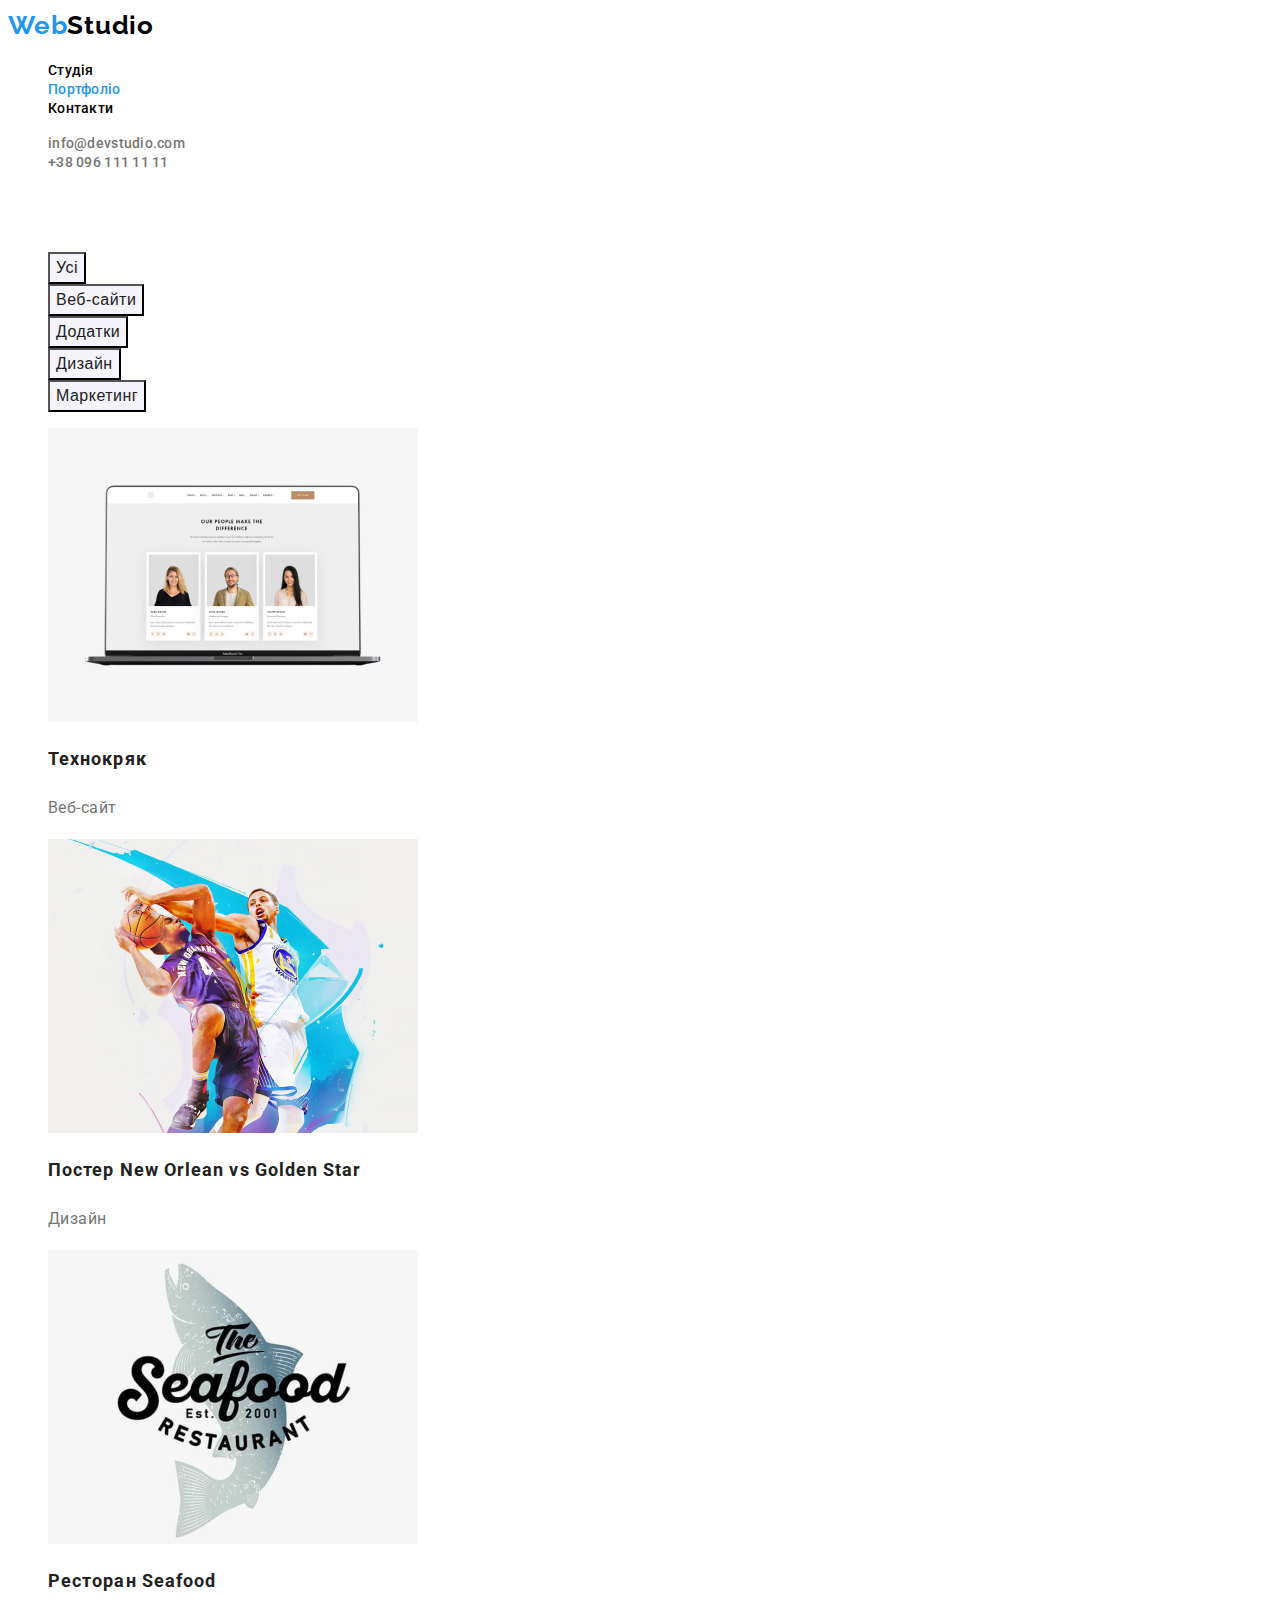
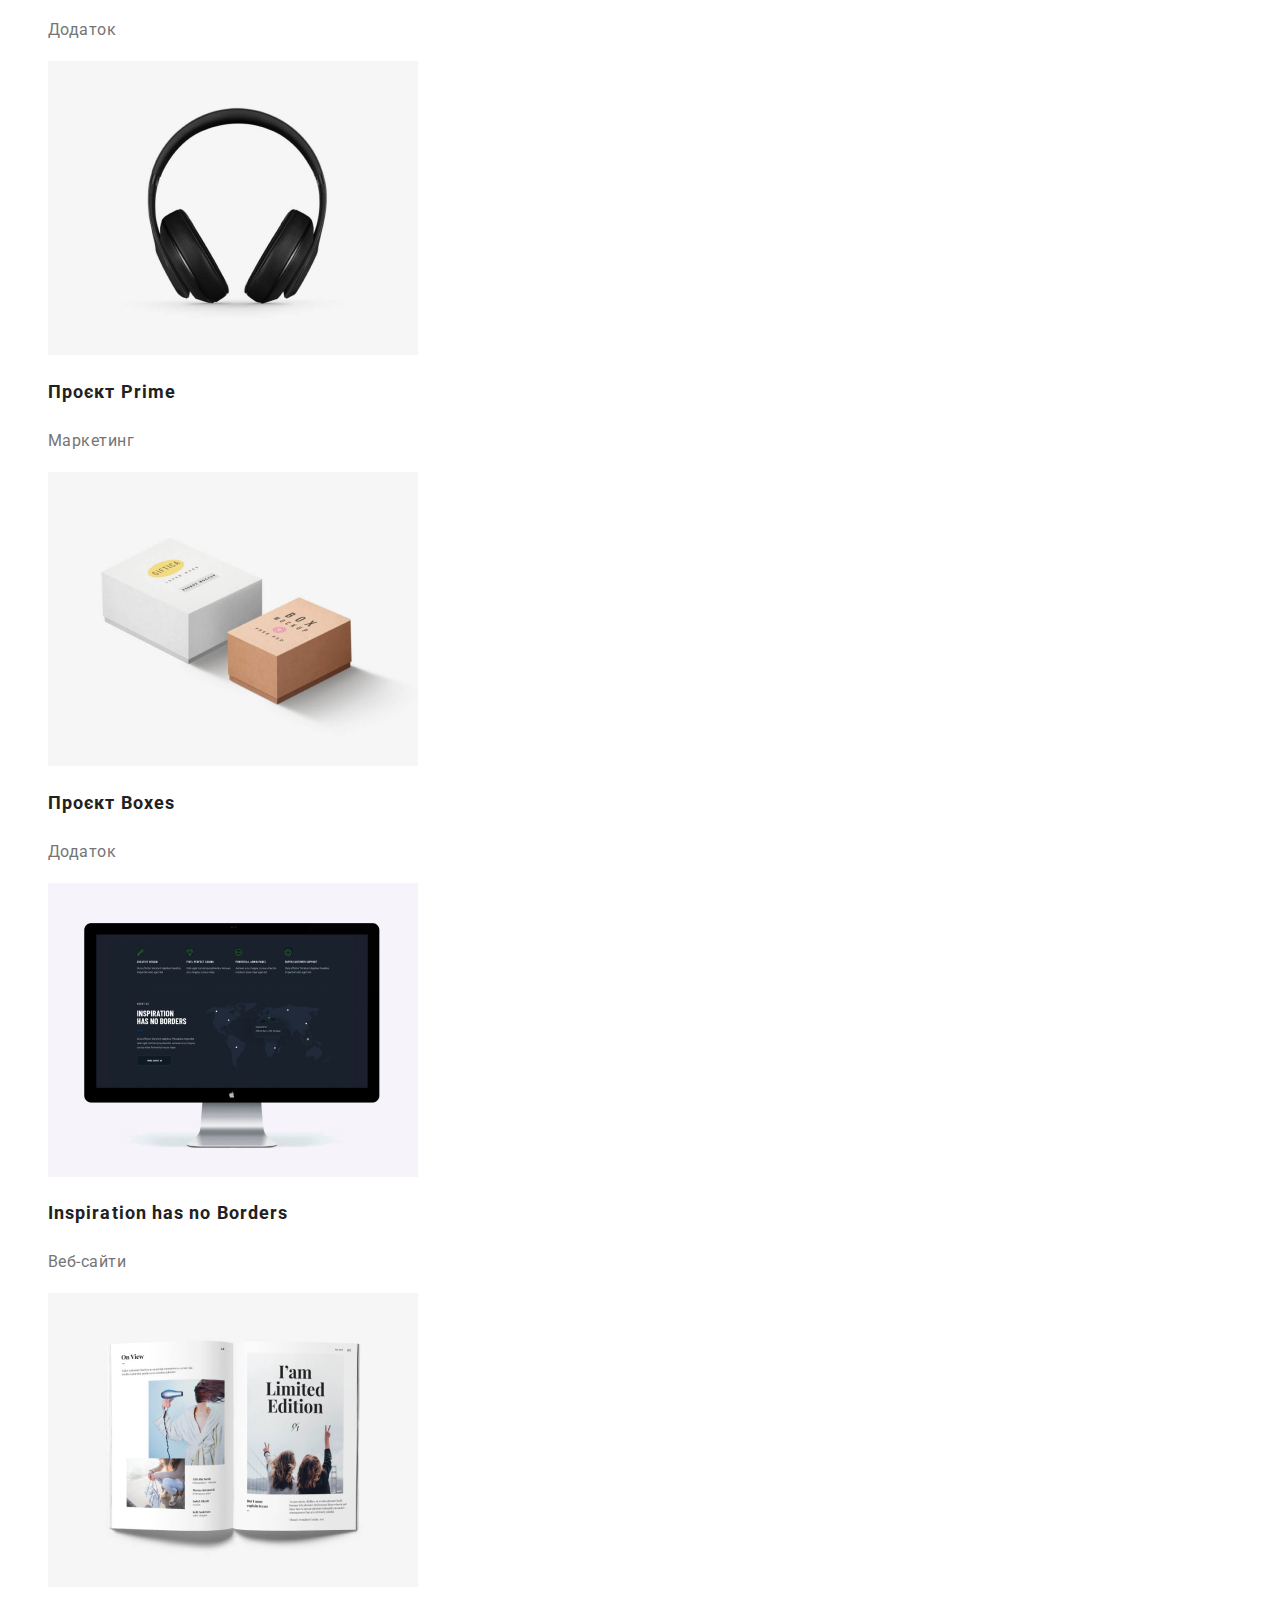
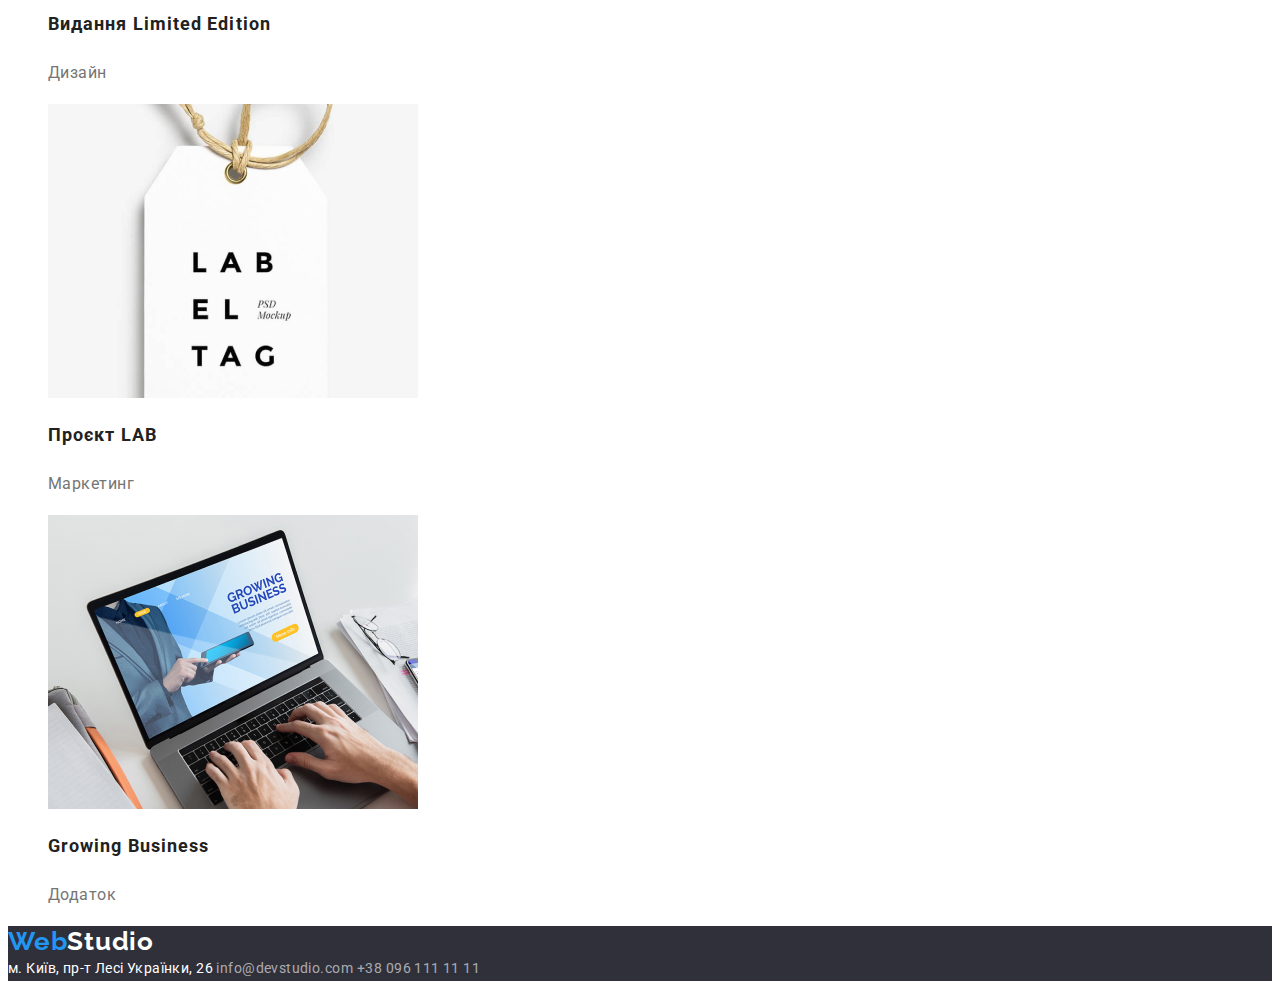
==== portfolio.html @ 03cd0280 "Початок" ====
<!DOCTYPE html>
<html lang="en">
  <head>
    <meta charset="UTF-8" />
    <meta http-equiv="X-UA-Compatible" content="IE=edge" />
    <meta name="viewport" content="width=device-width, initial-scale=1.0" />
    <link rel="preconnect" href="https://fonts.googleapis.com" />
    <link rel="preconnect" href="https://fonts.gstatic.com" crossorigin />
    <link
      href="https://fonts.googleapis.com/css2?family=Raleway:wght@700&family=Roboto:wght@400;500;700;900&display=swap"
      rel="stylesheet"
    />
    <title>Web Studio</title>
    <link rel="stylesheet" href="./css/styles.css" />
  </head>

  <body>
    <header>
      <nav>
        <a class="logo" href="./index.html"
          ><span class="logo-part1">Web</span
          ><span class="logo-part2">Studio</span>
        </a>

        <ul>
          <li class="nav-style">
            <a class="nav-text" href="./index.html">Студія</a>
          </li>

          <li class="nav-style">
            <a class="nav-text-sel" href="./portfolio.html">Портфоліо</a>
          </li>

          <li class="nav-style">
            <a class="nav-text" href="./contacts">Контакти</a>
          </li>
        </ul>
      </nav>

      <!-- contacts -->
      <ul>
        <li class="contacts-list">
          <a class="contacts-text" href="mailto:info@devstudio.com">
            info@devstudio.com
          </a>
        </li>
        <li class="contacts-list">
          <a class="contacts-text" href="tel:+380961111111"
            >+38 096 111 11 11</a
          >
        </li>
      </ul>
    </header>

    <main>
      <section>

        <!-- filter -->
        <h1 class="filter-heading">Фільтр</h1>

        <ul class="filter-buttons">
          <li>
            <button class="filter-btn" type="button">Усі</button>
          </li>

          <li>
            <button class="filter-btn" type="button">Веб-сайти</button>
          </li>

          <li>
            <button class="filter-btn" type="button">Додатки</button>
          </li>

          <li>
            <button class="filter-btn" type="button">Дизайн</button>
          </li>

          <li>
            <button class="filter-btn" type="button">Маркетинг</button>
          </li>
        </ul>

        <!-- Projects-->

        

        <ul class="project-items">
          <li class="project-item">
            <img
              src="./images/p1.jpg"
              alt="open portfolio on leptop"
              width="370"
            />
            <h2 class="project-name">Технокряк</h2>
            <p class="project-type">Веб-сайт</p>
          </li>

          <li>
            <img
              src="./images/p2.jpg"
              alt="two men are playing basketball"
              width="370"
            />
            <h2 class="project-name">Постер New Orlean vs Golden Star</h2>
            <p class="project-type">Дизайн</p>
          </li>

          <li>
            <img src="./images/p3.jpg" alt="logo the seafoot" width="370" />
            <h2 class="project-name">Ресторан Seafood</h2>
            <p class="project-type">Додаток</p>
          </li>

          <li>
            <img src="./images/p4.jpg" alt="headset" width="370" />
            <h2 class="project-name">Проєкт Prime</h2>
            <p class="project-type">Маркетинг</p>
          </li>

          <li>
            <img src="./images/p5.jpg" alt="two box" width="370" />
            <h2 class="project-name">Проєкт Boxes</h2>
            <p class="project-type">Додаток</p>
          </li>

          <li>
            <img src="./images/p6.jpg" alt="display is on" width="370" />
            <h2 class="project-name">Inspiration has no Borders</h2>
            <p class="project-type">Веб-сайти</p>
          </li>

          <li>
            <img src="./images/p7.jpg" alt="open book" width="370" />
            <h2 class="project-name">Видання Limited Edition</h2>
            <p class="project-type">Дизайн</p>
          </li>

          <li>
            <img src="./images/p8.jpg" alt="label" width="370" />
            <h2 class="project-name">Проєкт LAB</h2>
            <p class="project-type">Маркетинг</p>
          </li>

          <li>
            <img
              src="./images/p9.jpg"
              alt="someone is working on a leptop"
              width="370"
            />
            <h2 class="project-name">Growing Business</h2>
            <p class="project-type">Додаток</p>
          </li>
        </ul>
      </section>
    </main>

    <footer class="foo">
      <a class="logo-infoo" href="./index.html"
        ><span class="logo-f1">Web</span><span class="logo-f2">Studio</span>
      </a>

      <address class="link-addres">
        <a
          class="addres-com"
          href="https://www.google.com.ua/maps/@50.4265841,30.5361971,17z?hl=uk"
        >
          м. Київ, пр-т Лесі Українки, 26
        </a>
        <a class="contacts" href="mailto:info@devstudio.com"
          >info@devstudio.com</a
        >
        <a class="contacts" href="tel:+380961111111">+38 096 111 11 11</a>
      </address>
    </footer>
  </body>
</html>
---- css/styles.css ----
:root {
  --brand-color--: #2196f3;
  --main-color--: #ffffff;
  --description-color--: #757575;
  --backgrs-color--: #2f303a;
  --header-color--: #212121;
  --bleack-color--: #000000;
  --back-color--: #f5f4fa;
}

body {
  font-family: "Roboto", sans-serif;
  background: var(--main-color--);
}

.logo {
  font-family: Raleway;
  font-size: 26px;
  font-weight: 700;
  line-height: 1.383;
  letter-spacing: 0.03em;
  text-align: left;
  text-decoration: none;
}

/*header*/
.logo-part1 {
  color: var(--brand-color--);
}

.logo-part2 {
  color: var(--bleack-color--);
}

.nav-style {
  list-style: none;
}

.nav-text,.nav-text-sel {
  font-size: 14px;
  font-weight: 500;
  line-height: 1.172;
  letter-spacing: 0.02em;
  text-align: left;
  text-decoration: none;
  color: var(--bleack-color--);
  text-decoration: none;
}

.nav-text-sel{
  color: var(--brand-color--)
}



.contacts-list {
  list-style: none;
}

.contacts-text {
  font-size: 14px;
  font-weight: 500;
  line-height: 1.172;
  letter-spacing: 0.02em;
  text-align: left;
  text-decoration: none;
  color: var(--description-color--);
}

.nav-text:hover,
.nav-text:focus,
.contacts-text:hover,
.contacts-text:focus {
  color: var(--brand-color--);
}

.hero {
  background-color: var(--backgrs-color--);
}

.header-h1 {
  font-size: 44px;
  font-weight: 900;
  line-height: 1.3636;
  letter-spacing: 0.06em;
  text-align: center;
  color: var(--main-color--);
  text-transform:uppercase;
}

.btn {
  background-color: var(--brand-color--);
  color: var(--main-color--);
  font-size: 16px;
  font-weight: 700;
  line-height: 1.875;
  letter-spacing: 0.06em;
  text-align: center;
  
}

.btn,.filter-btn{
  cursor: pointer;
}

/*Features*/
.text-features {
  visibility: hidden;
}

.features-list {
  list-style: none;
}

.features-header {
  font-size: 14px;
  font-weight: 700;
  line-height: 1, 171944;
  letter-spacing: 0.03em;
  text-align: left;
  color: var(--header-color--);
}

.features-disc {
  color: var(--description-color--);
  font-size: 14px;
  line-height: 1.714;
  letter-spacing: 0.03em;
  text-align: left;
}

.what-header {
  color: var(--header-color--);
  font-size: 36px;
  font-weight: 700;
  line-height: 1.1719;
  letter-spacing: 0.03em;
  text-align: center;
}

.what-list {
  list-style: none;
}

.our-teams {
  background-color: var(--back-color--);
}

.teams-header {
  font-size: 36px;
  font-weight: 700;
  line-height: 1.17194;
  letter-spacing: 0.03em;
  text-align: center;
  color: var(--header-color--);
}

.team-list {
  list-style: none;
}

.person-name {
  color: var(--header-color--);
  font-size: 16px;
  font-weight: 500;
  line-height: 1.171;
  letter-spacing: 0.03em;
  text-align: center;
}

.list-item {
  width: 270px;
}

.tech {
  color: var(--description-color--);
  font-size: 16px;
  line-height: 1.187;
  letter-spacing: 0.03em;
  text-align: center;
}

.foo {
  background-color: var(--backgrs-color--);
}

.logo-infoo {
  font-family: Raleway;
  font-size: 26px;
  font-weight: 700;
  line-height: 1.192;
  letter-spacing: 0.03em;
  text-align: left;
  text-decoration: none;
}

.logo-f1 {
  color: var(--brand-color--);
}

.logo-f2 {
  color: var(--main-color--);
}

.link-addres {
  font-style: normal;
}

.addres-com {
  color: var(--main-color--);
  font-size: 14px;
  line-height: 1.714;
  letter-spacing: 0.03em;
  text-align: left;
  text-decoration: none;
}

.contacts {
  font-size: 14px;
  line-height: 1.714;
  letter-spacing: 0.03em;
  text-align: left;
  text-decoration: none;
  color: #ffffff99;
}

.addres-com:hover,
.addres-com:focus,
.contacts:hover,
.contacts:focus {
  color: var(--brand-color--);
}

.filter-heading {
  visibility: hidden;
}

.filter-buttons,
.project-items {
  list-style: none;
}

.filter-btn {
  background-color: var(--back-color--);
  font-size: 16px;
  font-weight: 500;
  line-height: 1.625;
  letter-spacing: 0.03em;
  text-align: center;
  color: var(--header-color--);
}

.filter-btn:hover,
.filter-btn:focus {
  background-color: var(--brand-color--);
  color: var(--main-color--);
}

.project-item {
  width: 370px;
}

.project-name {
  font-size: 18px;
  font-weight: 700;
  line-height: 2;
  letter-spacing: 0.06em;
  text-align: left;
  color: var(--header-color--);
}

.project-type {
  font-size: 16px;
  line-height: 1.875;
  letter-spacing: 0.03em;
  text-align: left;
  color: var(--description-color--);
}
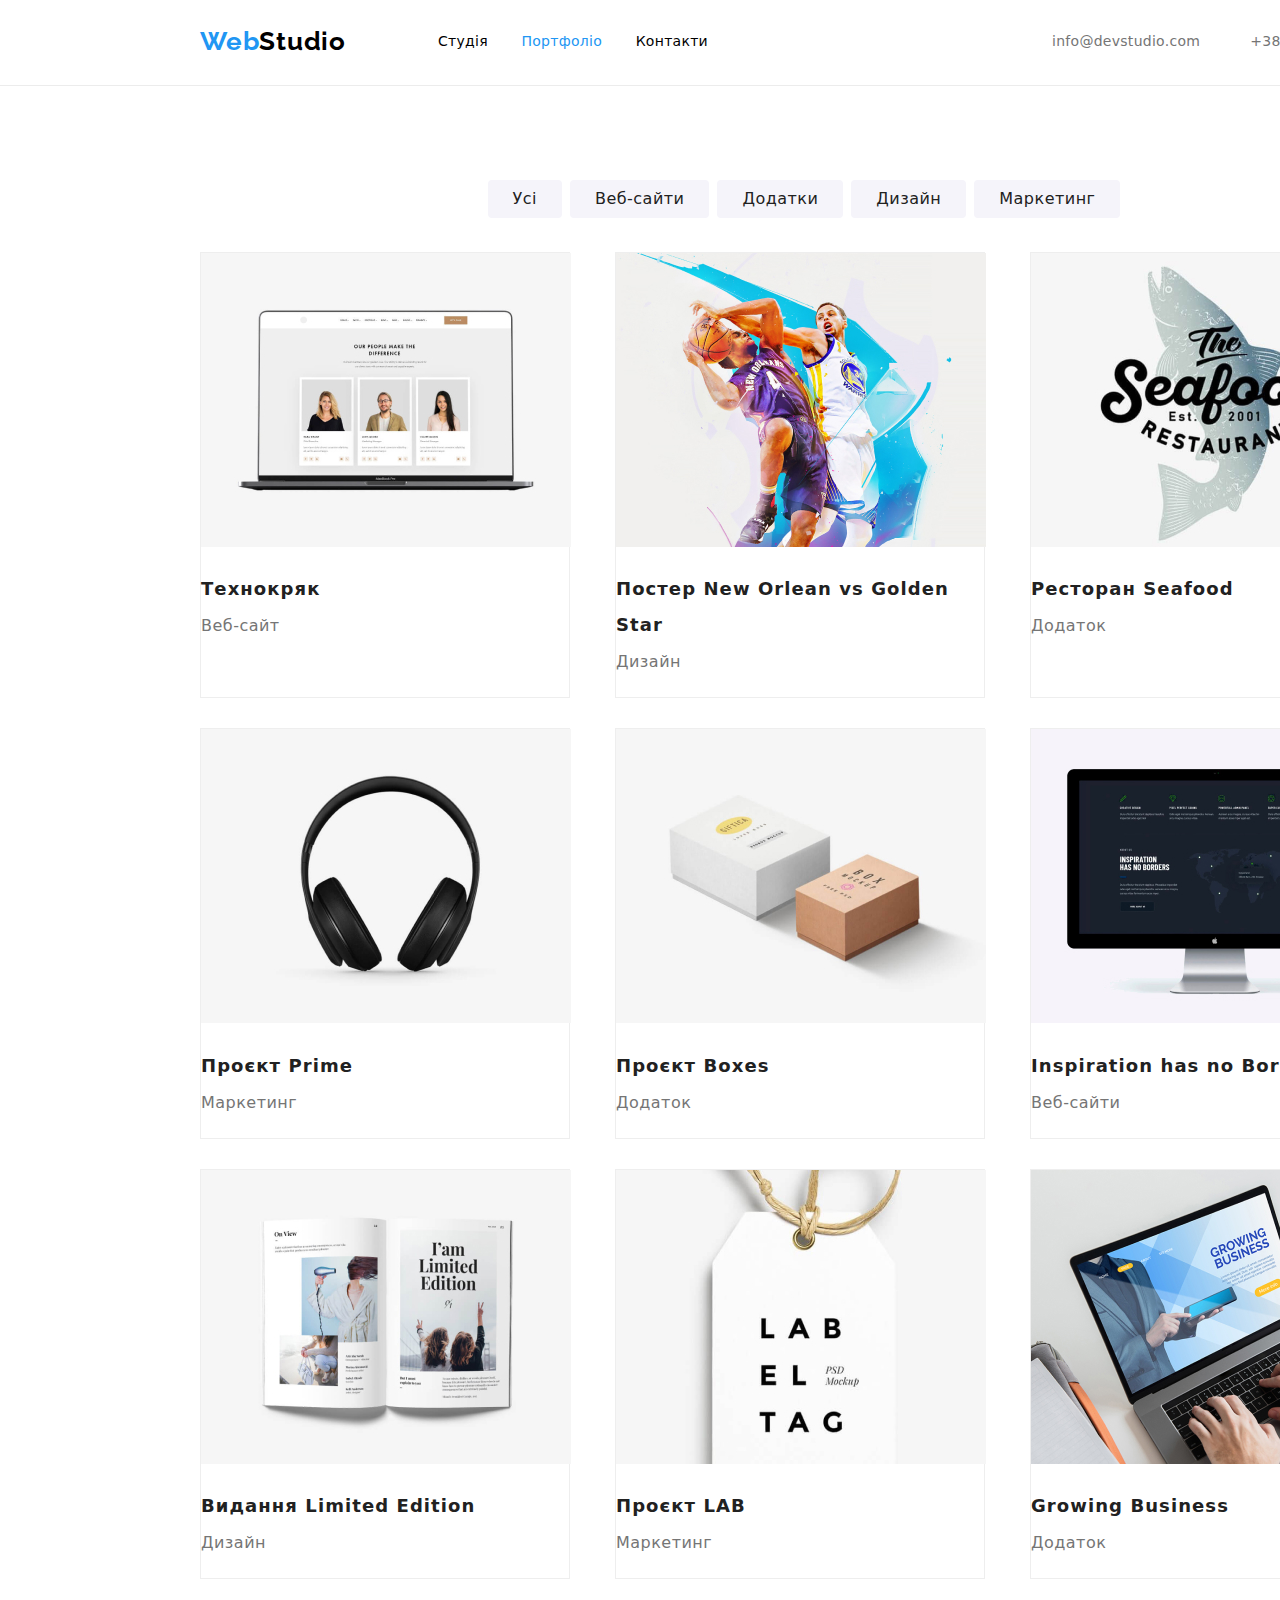
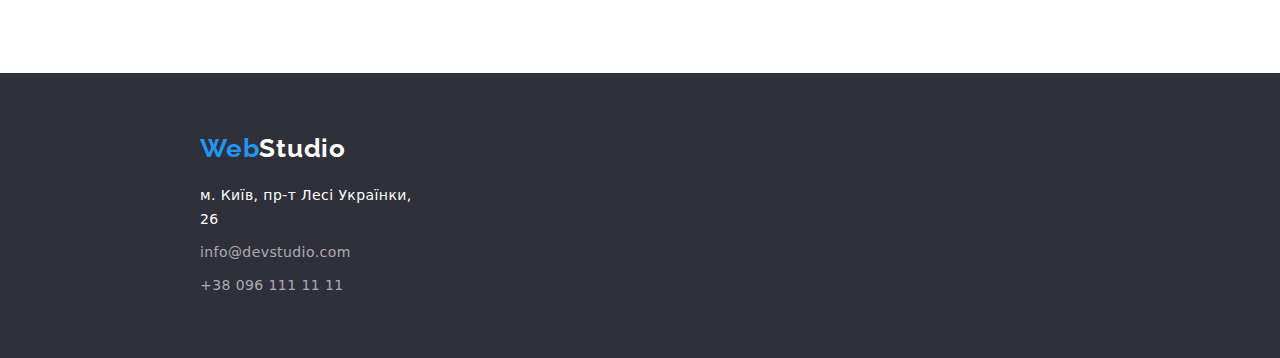
==== commit b90ba6f5: "style-homework -3-done" ====
--- a/portfolio.html
+++ b/portfolio.html
@@ -12,165 +12,172 @@
     />
     <title>Web Studio</title>
     <link rel="stylesheet" href="./css/styles.css" />
+    <link
+      rel="stylesheet"
+      href="./modern-normalize-main/modern-normalize.css"
+    />
   </head>
 
   <body>
-    <header>
-      <nav>
+    <header class="header">
+      <div class="container posstion">
         <a class="logo" href="./index.html"
           ><span class="logo-part1">Web</span
           ><span class="logo-part2">Studio</span>
         </a>
 
-        <ul>
-          <li class="nav-style">
-            <a class="nav-text" href="./index.html">Студія</a>
+        <nav class="nav-item">
+          <ul class="nav-menu">
+            <li class="nav-style">
+              <a class="nav-text" href="./index.html">Студія</a>
+            </li>
+
+            <li class="nav-style">
+              <a class="nav-text-sel" href="./portfolio.html">Портфоліо</a>
+            </li>
+
+            <li class="nav-style">
+              <a class="nav-text" href="./contacts">Контакти</a>
+            </li>
+          </ul>
+        </nav>
+
+        <!-- contacts -->
+        <ul class="contacts-item">
+          <li class="contacts-list">
+            <a class="contacts-mail" href="mailto:info@devstudio.com">
+              info@devstudio.com
+            </a>
           </li>
-
-          <li class="nav-style">
-            <a class="nav-text-sel" href="./portfolio.html">Портфоліо</a>
-          </li>
-
-          <li class="nav-style">
-            <a class="nav-text" href="./contacts">Контакти</a>
+          <li class="contacts-list">
+            <a class="contacts-fone" href="tel:+380961111111"
+              >+38 096 111 11 11</a
+            >
           </li>
         </ul>
-      </nav>
-
-      <!-- contacts -->
-      <ul>
-        <li class="contacts-list">
-          <a class="contacts-text" href="mailto:info@devstudio.com">
-            info@devstudio.com
-          </a>
-        </li>
-        <li class="contacts-list">
-          <a class="contacts-text" href="tel:+380961111111"
-            >+38 096 111 11 11</a
-          >
-        </li>
-      </ul>
+      </div>
     </header>
 
     <main>
-      <section>
+      <section class="portfolio section">
+        <div class="container">
+          <!-- filter -->
+          <h1 class="filter-heading">Фільтр</h1>
 
-        <!-- filter -->
-        <h1 class="filter-heading">Фільтр</h1>
+          <ul class="filter-buttons">
+            <li>
+              <button class="filter-btn" type="button">Усі</button>
+            </li>
 
-        <ul class="filter-buttons">
-          <li>
-            <button class="filter-btn" type="button">Усі</button>
-          </li>
+            <li>
+              <button class="filter-btn" type="button">Веб-сайти</button>
+            </li>
 
-          <li>
-            <button class="filter-btn" type="button">Веб-сайти</button>
-          </li>
+            <li>
+              <button class="filter-btn" type="button">Додатки</button>
+            </li>
 
-          <li>
-            <button class="filter-btn" type="button">Додатки</button>
-          </li>
+            <li>
+              <button class="filter-btn" type="button">Дизайн</button>
+            </li>
 
-          <li>
-            <button class="filter-btn" type="button">Дизайн</button>
-          </li>
+            <li>
+              <button class="filter-btn" type="button">Маркетинг</button>
+            </li>
+          </ul>
 
-          <li>
-            <button class="filter-btn" type="button">Маркетинг</button>
-          </li>
-        </ul>
+          <!-- Projects-->
 
-        <!-- Projects-->
+          <ul class="project-items">
+            <li class="project-item project-position">
+              <img
+                src="./images/p1.jpg"
+                alt="open portfolio on leptop"
+                width="370"
+              />
+              <h2 class="project-name">Технокряк</h2>
+              <p class="project-type">Веб-сайт</p>
+            </li>
 
-        
+            <li class="project-item project-position">
+              <img
+                src="./images/p2.jpg"
+                alt="two men are playing basketball"
+                width="370"
+              />
+              <h2 class="project-name">Постер New Orlean vs Golden Star</h2>
+              <p class="project-type">Дизайн</p>
+            </li>
 
-        <ul class="project-items">
-          <li class="project-item">
-            <img
-              src="./images/p1.jpg"
-              alt="open portfolio on leptop"
-              width="370"
-            />
-            <h2 class="project-name">Технокряк</h2>
-            <p class="project-type">Веб-сайт</p>
-          </li>
+            <li class="project-item project-position">
+              <img src="./images/p3.jpg" alt="logo the seafoot" width="370" />
+              <h2 class="project-name">Ресторан Seafood</h2>
+              <p class="project-type">Додаток</p>
+            </li>
 
-          <li>
-            <img
-              src="./images/p2.jpg"
-              alt="two men are playing basketball"
-              width="370"
-            />
-            <h2 class="project-name">Постер New Orlean vs Golden Star</h2>
-            <p class="project-type">Дизайн</p>
-          </li>
+            <li class="project-item project-position">
+              <img src="./images/p4.jpg" alt="headset" width="370" />
+              <h2 class="project-name">Проєкт Prime</h2>
+              <p class="project-type">Маркетинг</p>
+            </li>
 
-          <li>
-            <img src="./images/p3.jpg" alt="logo the seafoot" width="370" />
-            <h2 class="project-name">Ресторан Seafood</h2>
-            <p class="project-type">Додаток</p>
-          </li>
+            <li class="project-item project-position">
+              <img src="./images/p5.jpg" alt="two box" width="370" />
+              <h2 class="project-name">Проєкт Boxes</h2>
+              <p class="project-type">Додаток</p>
+            </li>
 
-          <li>
-            <img src="./images/p4.jpg" alt="headset" width="370" />
-            <h2 class="project-name">Проєкт Prime</h2>
-            <p class="project-type">Маркетинг</p>
-          </li>
+            <li class="project-item project-position">
+              <img src="./images/p6.jpg" alt="display is on" width="370" />
+              <h2 class="project-name">Inspiration has no Borders</h2>
+              <p class="project-type">Веб-сайти</p>
+            </li>
 
-          <li>
-            <img src="./images/p5.jpg" alt="two box" width="370" />
-            <h2 class="project-name">Проєкт Boxes</h2>
-            <p class="project-type">Додаток</p>
-          </li>
+            <li class="project-item">
+              <img src="./images/p7.jpg" alt="open book" width="370" />
+              <h2 class="project-name">Видання Limited Edition</h2>
+              <p class="project-type">Дизайн</p>
+            </li>
 
-          <li>
-            <img src="./images/p6.jpg" alt="display is on" width="370" />
-            <h2 class="project-name">Inspiration has no Borders</h2>
-            <p class="project-type">Веб-сайти</p>
-          </li>
+            <li class="project-item">
+              <img src="./images/p8.jpg" alt="label" width="370" />
+              <h2 class="project-name">Проєкт LAB</h2>
+              <p class="project-type">Маркетинг</p>
+            </li>
 
-          <li>
-            <img src="./images/p7.jpg" alt="open book" width="370" />
-            <h2 class="project-name">Видання Limited Edition</h2>
-            <p class="project-type">Дизайн</p>
-          </li>
-
-          <li>
-            <img src="./images/p8.jpg" alt="label" width="370" />
-            <h2 class="project-name">Проєкт LAB</h2>
-            <p class="project-type">Маркетинг</p>
-          </li>
-
-          <li>
-            <img
-              src="./images/p9.jpg"
-              alt="someone is working on a leptop"
-              width="370"
-            />
-            <h2 class="project-name">Growing Business</h2>
-            <p class="project-type">Додаток</p>
-          </li>
-        </ul>
+            <li class="project-item">
+              <img
+                src="./images/p9.jpg"
+                alt="someone is working on a leptop"
+                width="370"
+              />
+              <h2 class="project-name">Growing Business</h2>
+              <p class="project-type">Додаток</p>
+            </li>
+          </ul>
+        </div>
       </section>
     </main>
 
     <footer class="foo">
-      <a class="logo-infoo" href="./index.html"
-        ><span class="logo-f1">Web</span><span class="logo-f2">Studio</span>
-      </a>
+      <div class="container">
+        <a class="logo-infoo" href="./index.html"
+          ><span class="logo-f1">Web</span><span class="logo-f2">Studio</span>
+        </a>
 
-      <address class="link-addres">
-        <a
-          class="addres-com"
-          href="https://www.google.com.ua/maps/@50.4265841,30.5361971,17z?hl=uk"
-        >
-          м. Київ, пр-т Лесі Українки, 26
-        </a>
-        <a class="contacts" href="mailto:info@devstudio.com"
-          >info@devstudio.com</a
-        >
-        <a class="contacts" href="tel:+380961111111">+38 096 111 11 11</a>
-      </address>
+        <address class="link-addres">
+          <a
+            class="addres-com"
+            href="https://www.google.com.ua/maps/@50.4265841,30.5361971,17z?hl=uk"
+          >
+            м. Київ, пр-т Лесі Українки, 26
+          </a>
+          <a class="contacts" href="mailto:info@devstudio.com"
+            >info@devstudio.com</a
+          >
+          <a class="contacts" href="tel:+380961111111">+38 096 111 11 11</a>
+        </address>
+      </div>
     </footer>
   </body>
 </html>
--- a/css/styles.css
+++ b/css/styles.css
@@ -8,11 +8,47 @@
   --back-color--: #f5f4fa;
 }
 
+*,
+*::before,
+*::after {
+  box-sizing: border-box;
+}
+
+.section {
+  padding: 94px 0px;
+}
+
 body {
   font-family: "Roboto", sans-serif;
   background: var(--main-color--);
 }
 
+h1,
+h2,
+h3,
+ul,
+p {
+  margin: 0;
+}
+
+.header {
+  width: 1600px;
+  margin: 0 auto;
+  border-bottom-width: 1px;
+  border-bottom-style: Solid;
+  border-bottom-color: #ececec;
+}
+
+.container {
+  margin: 0 auto;
+  max-width: 1200px;
+  /* outline: 2px dashed #da6612; */
+}
+
+.posstion {
+  display: flex;
+}
+
 .logo {
   font-family: Raleway;
   font-size: 26px;
@@ -21,6 +57,9 @@
   letter-spacing: 0.03em;
   text-align: left;
   text-decoration: none;
+  padding-top: 24px;
+  padding-bottom: 25px;
+  width: 145px;
 }
 
 /*header*/
@@ -32,11 +71,25 @@
   color: var(--bleack-color--);
 }
 
+.nav-item {
+  display: flex;
+  margin-left: 93px;
+  width: 270px;
+}
+
+.nav-menu {
+  display: flex;
+  padding: 32px 0px;
+  width: 281px;
+  justify-content: space-between;
+}
+
 .nav-style {
   list-style: none;
 }
 
-.nav-text,.nav-text-sel {
+.nav-text,
+.nav-text-sel {
   font-size: 14px;
   font-weight: 500;
   line-height: 1.172;
@@ -47,17 +100,22 @@
   text-decoration: none;
 }
 
-.nav-text-sel{
-  color: var(--brand-color--)
-}
-
-
+.nav-text-sel {
+  color: var(--brand-color--);
+}
+
+.contacts-item {
+  display: flex;
+  margin-left: 344px;
+  padding: 0;
+}
 
 .contacts-list {
   list-style: none;
-}
-
-.contacts-text {
+  padding: 32px 0px;
+}
+
+.contacts-mail {
   font-size: 14px;
   font-weight: 500;
   line-height: 1.172;
@@ -65,17 +123,41 @@
   text-align: left;
   text-decoration: none;
   color: var(--description-color--);
+  width: 135px;
+}
+
+.contacts-fone {
+  font-size: 14px;
+  font-weight: 500;
+  line-height: 1.172;
+  letter-spacing: 0.02em;
+  text-align: left;
+  text-decoration: none;
+  color: var(--description-color--);
+  margin-left: 50px;
+  width: 122px;
 }
 
 .nav-text:hover,
 .nav-text:focus,
-.contacts-text:hover,
-.contacts-text:focus {
+.contacts-mail:hover,
+.contacts-mail:focus,
+.contacts-fone:hover,
+.contacts-fone:focus {
   color: var(--brand-color--);
 }
+
+/* MAIN content*/
 
 .hero {
   background-color: var(--backgrs-color--);
+  margin: 0 auto;
+  width: 1600px;
+  /* outline: 2px dashed #36f439; */
+}
+
+.posstion-hero {
+  padding: 200px 252px 200px;
 }
 
 .header-h1 {
@@ -85,7 +167,13 @@
   letter-spacing: 0.06em;
   text-align: center;
   color: var(--main-color--);
-  text-transform:uppercase;
+  text-transform: uppercase;
+  width: 696px;
+  margin-bottom: 30px;
+}
+
+.btn-pos {
+  display: flex;
 }
 
 .btn {
@@ -95,21 +183,43 @@
   font-weight: 700;
   line-height: 1.875;
   letter-spacing: 0.06em;
-  text-align: center;
-  
-}
-
-.btn,.filter-btn{
+  margin: 0 auto;
+  border-radius: 4px;
+  border: none;
+  display: block;
+  padding: 10px 32px;
+  /* outline: 2px dashed #36f439; */
+}
+
+.btn,
+.filter-btn {
   cursor: pointer;
 }
 
 /*Features*/
+
+.features {
+  width: 1600px;
+  margin: 0 auto;
+  padding-bottom: 0px;
+  /* outline: 2px dashed #36f439; */
+}
+
 .text-features {
   visibility: hidden;
+  height: 0;
 }
 
 .features-list {
   list-style: none;
+  padding: 0;
+  display: flex;
+  justify-content: space-between;
+  /* outline: 2px dashed #5236f4; */
+}
+
+.features-item {
+  width: 270px;
 }
 
 .features-header {
@@ -119,6 +229,8 @@
   letter-spacing: 0.03em;
   text-align: left;
   color: var(--header-color--);
+  margin-bottom: 10px;
+  /* outline: 2px dashed #5236f4; */
 }
 
 .features-disc {
@@ -129,6 +241,13 @@
   text-align: left;
 }
 
+/* What do we do? */
+.what {
+  width: 1600px;
+  margin: 0 auto;
+  /* outline: 2px dashed #5236f4; */
+}
+
 .what-header {
   color: var(--header-color--);
   font-size: 36px;
@@ -136,14 +255,21 @@
   line-height: 1.1719;
   letter-spacing: 0.03em;
   text-align: center;
+  margin-bottom: 50px;
 }
 
 .what-list {
-  list-style: none;
+  padding: 0px;
+  list-style: none;
+  display: flex;
+  justify-content: space-between;
+  padding-top: 0px;
 }
 
 .our-teams {
   background-color: var(--back-color--);
+  width: 1600px;
+  margin: 0 auto;
 }
 
 .teams-header {
@@ -153,10 +279,15 @@
   letter-spacing: 0.03em;
   text-align: center;
   color: var(--header-color--);
+  margin-bottom: 50px;
+  /* padding-top: 94px; */
 }
 
 .team-list {
   list-style: none;
+  padding: 0;
+  display: flex;
+  justify-content: space-between;
 }
 
 .person-name {
@@ -166,10 +297,15 @@
   line-height: 1.171;
   letter-spacing: 0.03em;
   text-align: center;
+  margin-top: 30px;
 }
 
 .list-item {
   width: 270px;
+  border-radius: 4px;
+  offset: 0px, 2px;
+  box-shadow: 0px 2px 1px 0px rgba(0, 0, 0, 0.2),
+    0px 1px 1px 0px rgba(0, 0, 0, 0.14), 0px 1px 3px 0px rgba(0, 0, 0, 0.12);
 }
 
 .tech {
@@ -178,10 +314,15 @@
   line-height: 1.187;
   letter-spacing: 0.03em;
   text-align: center;
+  margin: 10px 0px;
+  padding-bottom: 30px;
 }
 
 .foo {
   background-color: var(--backgrs-color--);
+  width: 1600px;
+  margin: 0 auto;
+  padding: 60px 0px;
 }
 
 .logo-infoo {
@@ -204,6 +345,10 @@
 
 .link-addres {
   font-style: normal;
+  display: flex;
+  flex-direction: column;
+  gap: 9px;
+  margin-top: 20px;
 }
 
 .addres-com {
@@ -213,6 +358,7 @@
   letter-spacing: 0.03em;
   text-align: left;
   text-decoration: none;
+  width: 231px;
 }
 
 .contacts {
@@ -231,13 +377,28 @@
   color: var(--brand-color--);
 }
 
+/* portfolio */
+
+.portfolio {
+  width: 1600px;
+  margin: 0 auto;
+}
+
 .filter-heading {
   visibility: hidden;
+  height: 0;
 }
 
 .filter-buttons,
 .project-items {
   list-style: none;
+  padding: 0px;
+}
+
+.filter-buttons {
+  display: flex;
+  justify-content: center;
+  margin-bottom: 34px;
 }
 
 .filter-btn {
@@ -248,6 +409,10 @@
   letter-spacing: 0.03em;
   text-align: center;
   color: var(--header-color--);
+  border: none;
+  border-radius: 4px;
+  padding: 6px 25px;
+  margin-left: 8px;
 }
 
 .filter-btn:hover,
@@ -256,8 +421,15 @@
   color: var(--main-color--);
 }
 
+.project-items {
+  display: flex;
+  flex-wrap: wrap;
+  justify-content: space-between;
+}
+
 .project-item {
   width: 370px;
+  border: 1px solid #eeeeee;
 }
 
 .project-name {
@@ -267,6 +439,7 @@
   letter-spacing: 0.06em;
   text-align: left;
   color: var(--header-color--);
+  margin-top: 20px;
 }
 
 .project-type {
@@ -275,4 +448,10 @@
   letter-spacing: 0.03em;
   text-align: left;
   color: var(--description-color--);
-}
+  margin-top: 4px;
+  padding-bottom: 20px;
+}
+
+.project-position {
+  margin-bottom: 30px;
+}
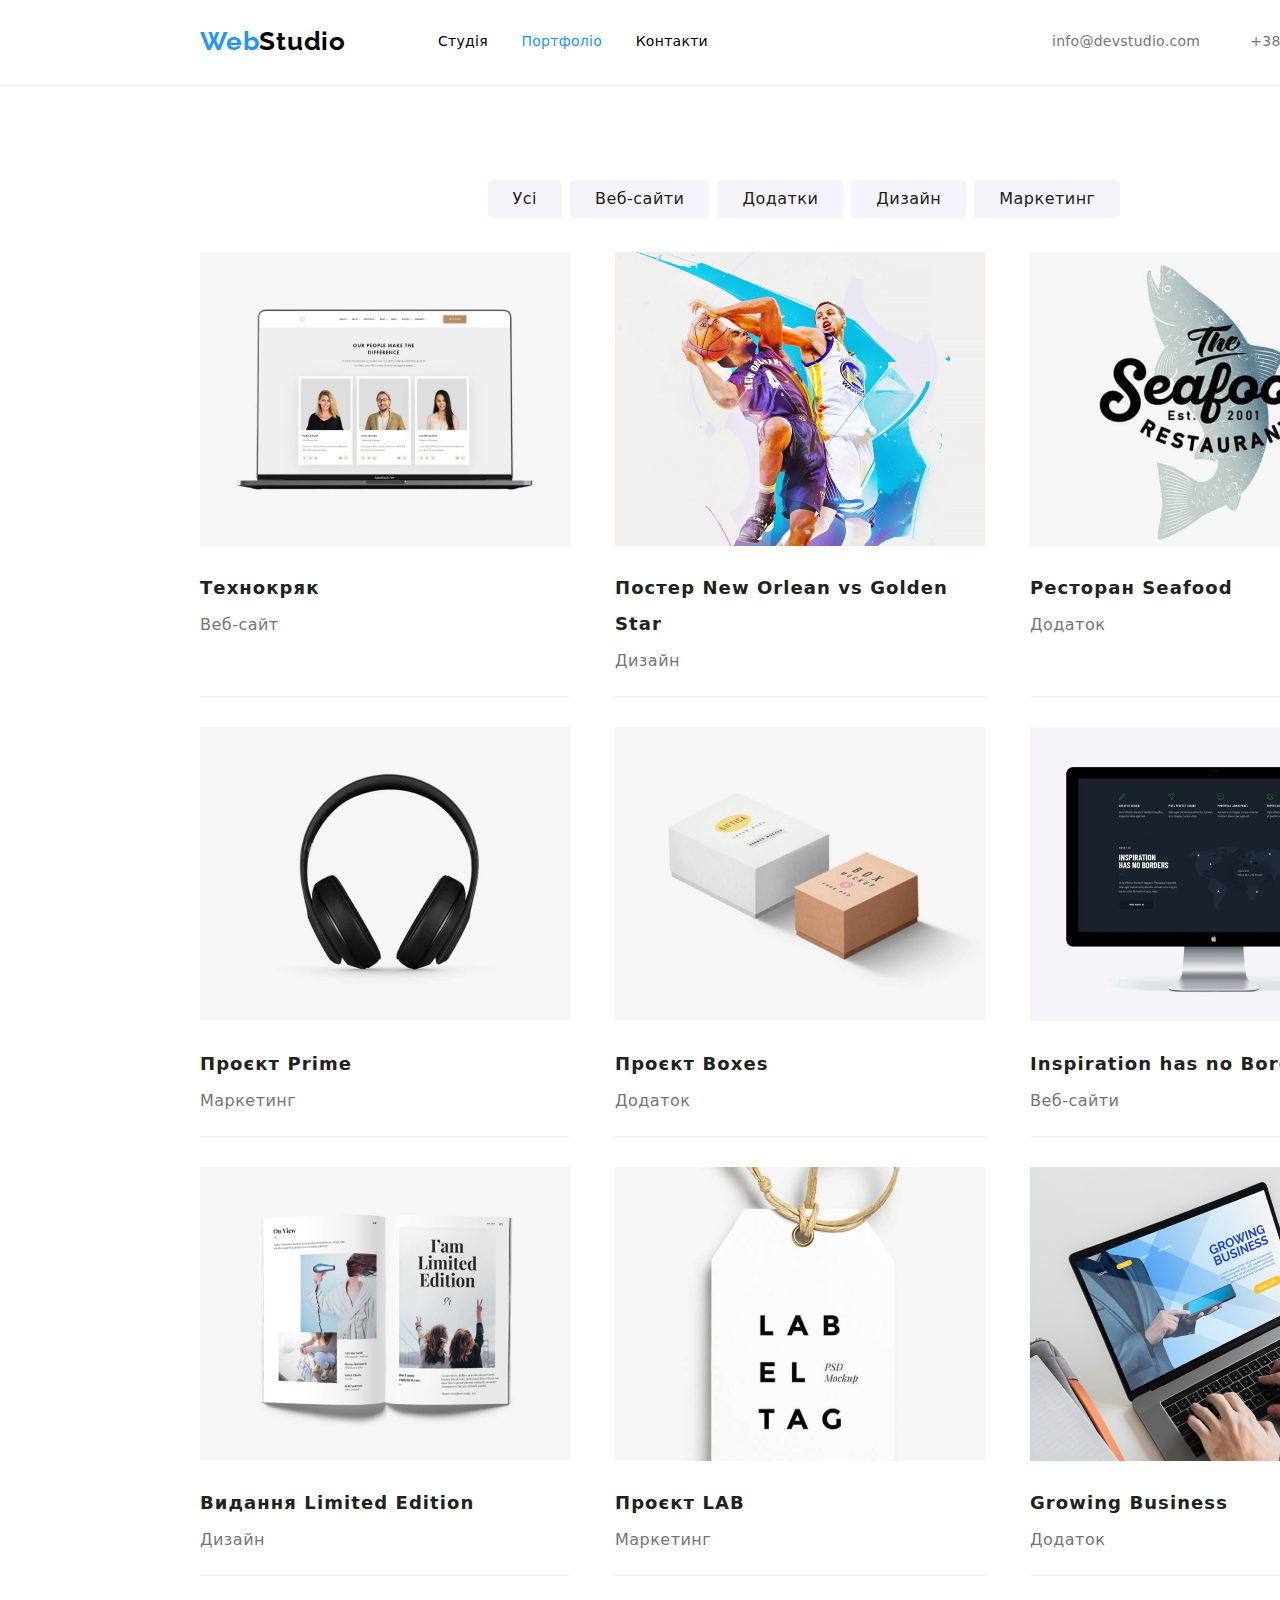
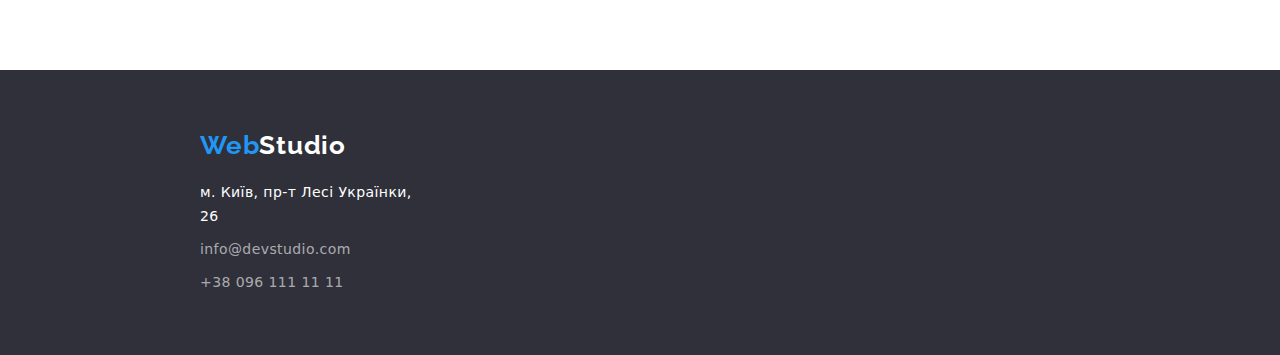
==== commit e5a83c11: "homework -3-done" ====
--- a/portfolio.html
+++ b/portfolio.html
@@ -180,4 +180,5 @@
       </div>
     </footer>
   </body>
+  
 </html>
--- a/css/styles.css
+++ b/css/styles.css
@@ -429,7 +429,7 @@
 
 .project-item {
   width: 370px;
-  border: 1px solid #eeeeee;
+  border-bottom: 1px solid #eeeeee;
 }
 
 .project-name {
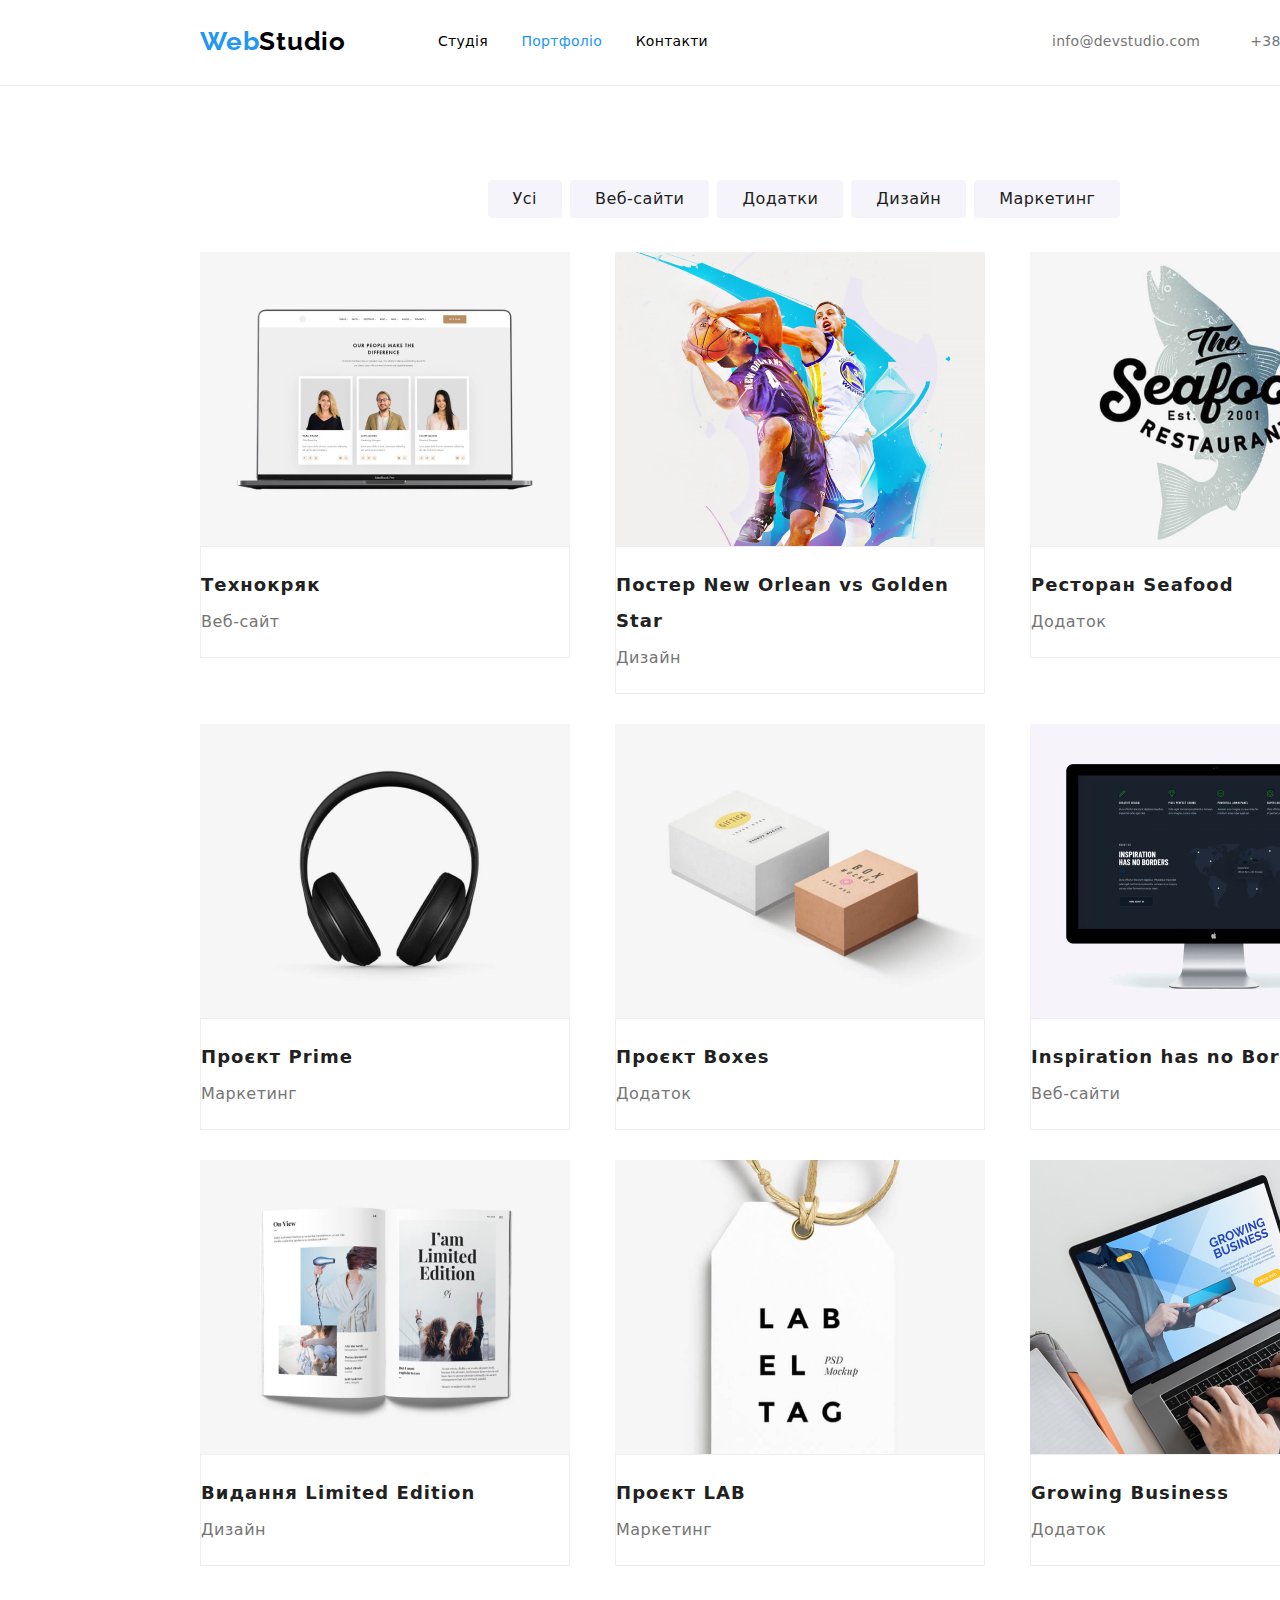
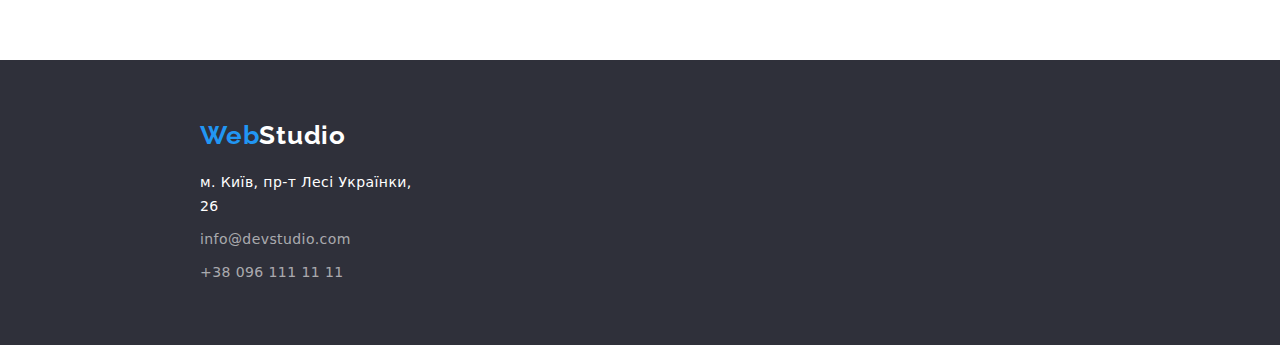
==== commit c3d9a178: "Доробка портфоліо" ====
--- a/portfolio.html
+++ b/portfolio.html
@@ -90,69 +90,87 @@
 
           <ul class="project-items">
             <li class="project-item project-position">
-              <img
+              <img class="img"
                 src="./images/p1.jpg"
                 alt="open portfolio on leptop"
                 width="370"
               />
-              <h2 class="project-name">Технокряк</h2>
-              <p class="project-type">Веб-сайт</p>
-            </li>
-
-            <li class="project-item project-position">
-              <img
+              <div class="project-border">
+                <h2 class="project-name">Технокряк</h2>
+                <p class="project-type">Веб-сайт</p>
+              </div>  
+            </li>
+
+            <li class="project-item project-position">
+              <img class="img"
                 src="./images/p2.jpg"
                 alt="two men are playing basketball"
                 width="370"
               />
-              <h2 class="project-name">Постер New Orlean vs Golden Star</h2>
-              <p class="project-type">Дизайн</p>
-            </li>
-
-            <li class="project-item project-position">
-              <img src="./images/p3.jpg" alt="logo the seafoot" width="370" />
-              <h2 class="project-name">Ресторан Seafood</h2>
-              <p class="project-type">Додаток</p>
-            </li>
-
-            <li class="project-item project-position">
-              <img src="./images/p4.jpg" alt="headset" width="370" />
-              <h2 class="project-name">Проєкт Prime</h2>
-              <p class="project-type">Маркетинг</p>
-            </li>
-
-            <li class="project-item project-position">
-              <img src="./images/p5.jpg" alt="two box" width="370" />
-              <h2 class="project-name">Проєкт Boxes</h2>
-              <p class="project-type">Додаток</p>
-            </li>
-
-            <li class="project-item project-position">
-              <img src="./images/p6.jpg" alt="display is on" width="370" />
-              <h2 class="project-name">Inspiration has no Borders</h2>
-              <p class="project-type">Веб-сайти</p>
+              <div class="project-border">
+                <h2 class="project-name">Постер New Orlean vs Golden Star</h2>
+                <p class="project-type">Дизайн</p>
+              </div>
+            </li>
+
+            <li class="project-item project-position">
+              <img class="img" src="./images/p3.jpg" alt="logo the seafoot" width="370" />
+              <div class="project-border">
+                <h2 class="project-name">Ресторан Seafood</h2>
+                <p class="project-type">Додаток</p>
+              </div>
+            </li>
+
+            <li class="project-item project-position">
+              <img class="img" src="./images/p4.jpg" alt="headset" width="370" />
+              <div class="project-border">
+                <h2 class="project-name">Проєкт Prime</h2>
+                <p class="project-type">Маркетинг</p>
+              </div>  
+            </li>
+
+            <li class="project-item project-position">
+              <img  class="img" src="./images/p5.jpg" alt="two box" width="370" />
+              <div class="project-border">
+                <h2 class="project-name">Проєкт Boxes</h2>
+                <p class="project-type">Додаток</p>
+              </div>
+            </li>
+
+            <li class="project-item project-position">
+              <img  class="img" src="./images/p6.jpg" alt="display is on" width="370" />
+              <div class="project-border">
+                <h2 class="project-name">Inspiration has no Borders</h2>
+                <p class="project-type">Веб-сайти</p>
+              </div>
             </li>
 
             <li class="project-item">
-              <img src="./images/p7.jpg" alt="open book" width="370" />
-              <h2 class="project-name">Видання Limited Edition</h2>
-              <p class="project-type">Дизайн</p>
+              <img  class="img" src="./images/p7.jpg" alt="open book" width="370" />
+              <div class="project-border">
+                <h2 class="project-name">Видання Limited Edition</h2>
+                <p class="project-type">Дизайн</p>
+              </div>
             </li>
 
             <li class="project-item">
-              <img src="./images/p8.jpg" alt="label" width="370" />
-              <h2 class="project-name">Проєкт LAB</h2>
-              <p class="project-type">Маркетинг</p>
+              <img  class="img" src="./images/p8.jpg" alt="label" width="370" />
+              <div class="project-border">
+                <h2 class="project-name">Проєкт LAB</h2>
+                <p class="project-type">Маркетинг</p>
+              </div>
             </li>
 
             <li class="project-item">
-              <img
+              <img class="img"
                 src="./images/p9.jpg"
                 alt="someone is working on a leptop"
                 width="370"
               />
+              <div class="project-border">
               <h2 class="project-name">Growing Business</h2>
               <p class="project-type">Додаток</p>
+              </div>
             </li>
           </ul>
         </div>
@@ -180,5 +198,4 @@
       </div>
     </footer>
   </body>
-  
 </html>
--- a/css/styles.css
+++ b/css/styles.css
@@ -429,7 +429,18 @@
 
 .project-item {
   width: 370px;
-  border-bottom: 1px solid #eeeeee;
+  
+}
+
+.img{
+  display: block;
+  max-width: 100%;
+}
+
+.project-border{
+  
+  border: 1px solid #eeeeee;
+  
 }
 
 .project-name {
@@ -452,6 +463,7 @@
   padding-bottom: 20px;
 }
 
+
 .project-position {
   margin-bottom: 30px;
 }
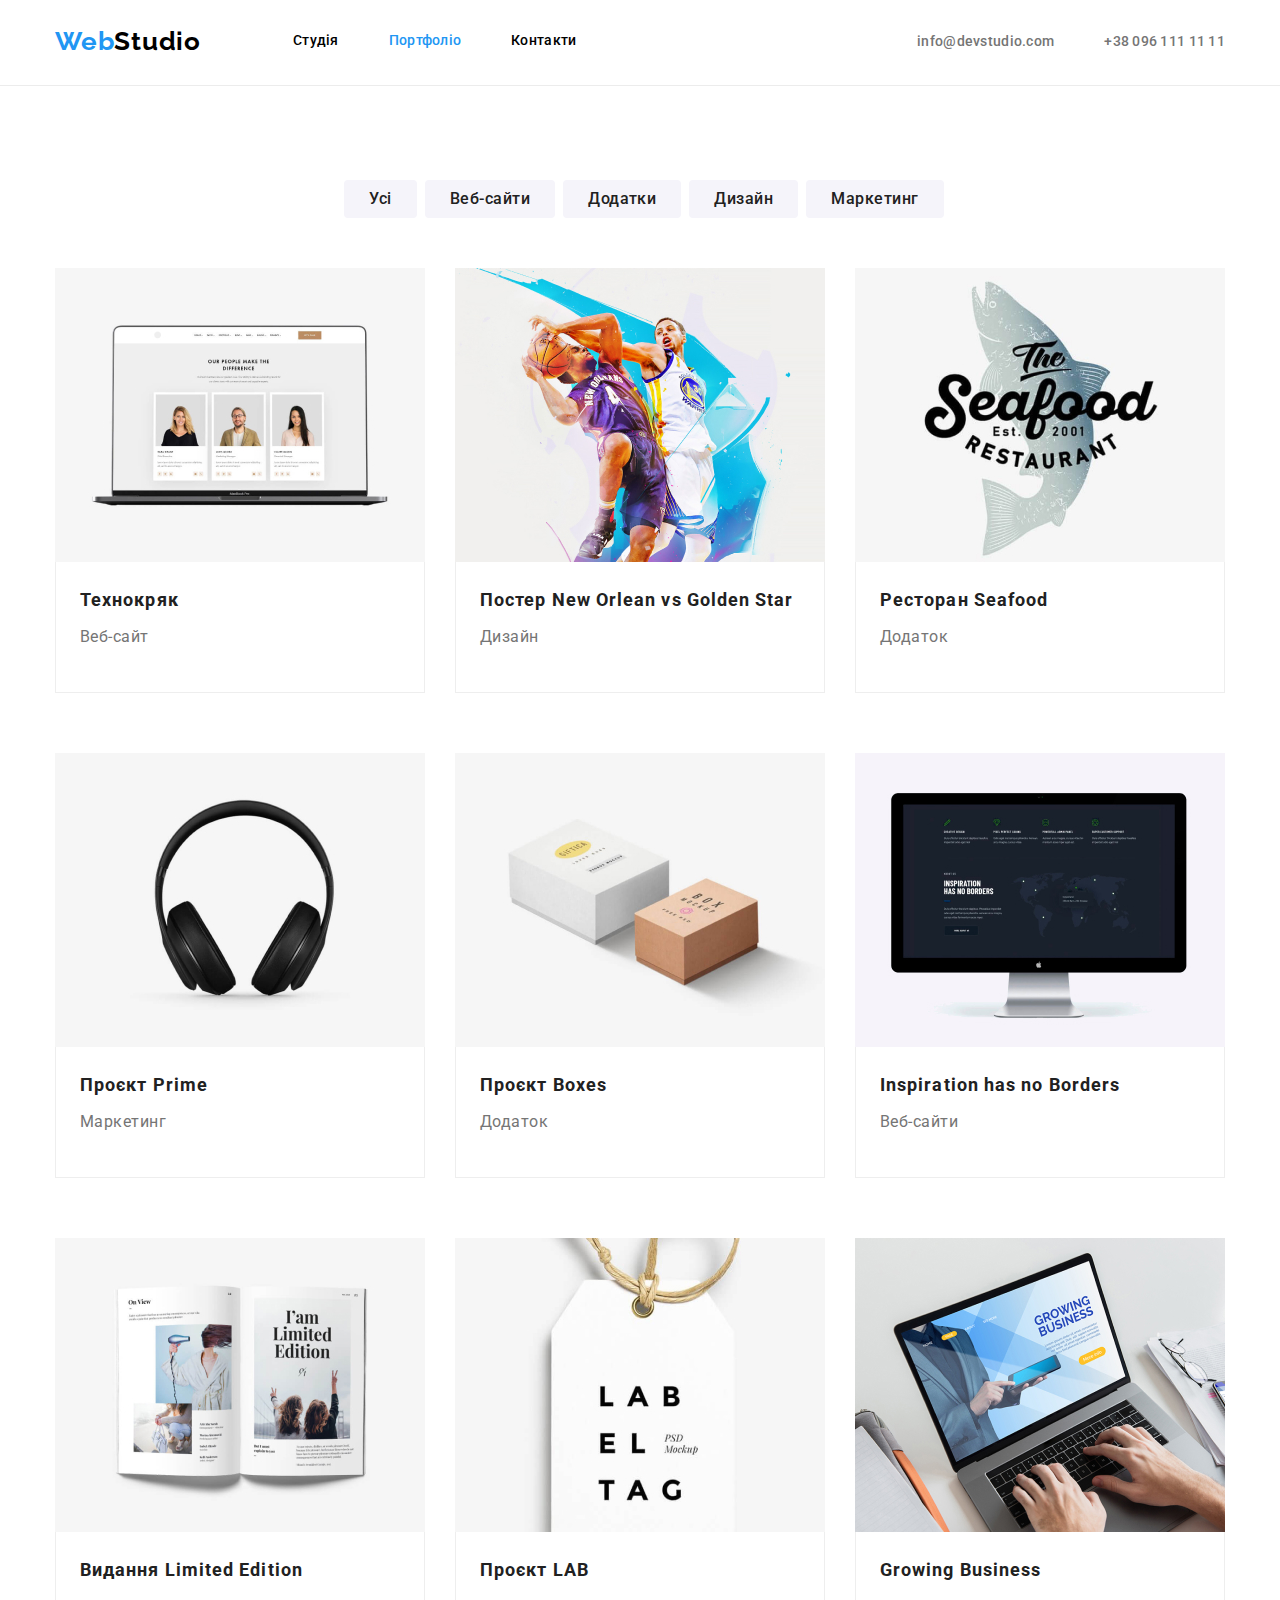
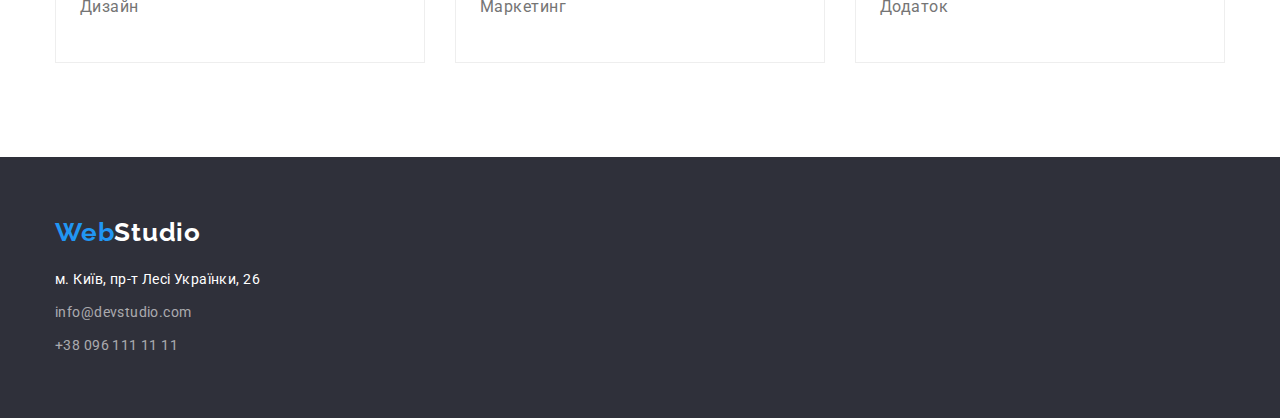
==== commit 7154a4c8: "правки Домашки 3" ====
--- a/portfolio.html
+++ b/portfolio.html
@@ -6,16 +6,13 @@
     <meta name="viewport" content="width=device-width, initial-scale=1.0" />
     <link rel="preconnect" href="https://fonts.googleapis.com" />
     <link rel="preconnect" href="https://fonts.gstatic.com" crossorigin />
-    <link
-      href="https://fonts.googleapis.com/css2?family=Raleway:wght@700&family=Roboto:wght@400;500;700;900&display=swap"
-      rel="stylesheet"
-    />
+    <link href="https://fonts.googleapis.com/css2?family=Raleway:wght@700&family=Roboto:wght@400;500;700;900&display=swap"
+      rel="stylesheet"/>
     <title>Web Studio</title>
-    <link rel="stylesheet" href="./css/styles.css" />
-    <link
-      rel="stylesheet"
-      href="./modern-normalize-main/modern-normalize.css"
-    />
+   
+    <link rel="stylesheet" href="./modern-normalize-main/modern-normalize.css"/>
+      
+     <link rel="stylesheet" href="./css/styles.css" />
   </head>
 
   <body>
@@ -177,7 +174,7 @@
       </section>
     </main>
 
-    <footer class="foo">
+    <footer class="footer">
       <div class="container">
         <a class="logo-infoo" href="./index.html"
           ><span class="logo-f1">Web</span><span class="logo-f2">Studio</span>
--- a/css/styles.css
+++ b/css/styles.css
@@ -8,40 +8,43 @@
   --back-color--: #f5f4fa;
 }
 
-*,
-*::before,
-*::after {
-  box-sizing: border-box;
-}
-
 .section {
   padding: 94px 0px;
 }
 
+
 body {
   font-family: "Roboto", sans-serif;
-  background: var(--main-color--);
 }
 
 h1,
 h2,
 h3,
-ul,
+h4,
+h5,
+h6,
 p {
   margin: 0;
 }
 
+ul{
+  margin: 0;
+  padding: 0;
+  list-style: none;
+}
+
 .header {
-  width: 1600px;
   margin: 0 auto;
   border-bottom-width: 1px;
-  border-bottom-style: Solid;
+  border-bottom-style: solid;
   border-bottom-color: #ececec;
 }
 
 .container {
   margin: 0 auto;
-  max-width: 1200px;
+  width: 1200px;
+  padding: 0 15px;
+
   /* outline: 2px dashed #da6612; */
 }
 
@@ -74,13 +77,11 @@
 .nav-item {
   display: flex;
   margin-left: 93px;
-  width: 270px;
 }
 
 .nav-menu {
   display: flex;
-  padding: 32px 0px;
-  width: 281px;
+  gap: 50px;
   justify-content: space-between;
 }
 
@@ -90,12 +91,12 @@
 
 .nav-text,
 .nav-text-sel {
+  display: block;
+  padding: 32px 0px;
   font-size: 14px;
   font-weight: 500;
   line-height: 1.172;
   letter-spacing: 0.02em;
-  text-align: left;
-  text-decoration: none;
   color: var(--bleack-color--);
   text-decoration: none;
 }
@@ -106,8 +107,8 @@
 
 .contacts-item {
   display: flex;
-  margin-left: 344px;
-  padding: 0;
+  margin-left: auto;
+  gap: 50px;
 }
 
 .contacts-list {
@@ -123,7 +124,7 @@
   text-align: left;
   text-decoration: none;
   color: var(--description-color--);
-  width: 135px;
+  
 }
 
 .contacts-fone {
@@ -134,8 +135,8 @@
   text-align: left;
   text-decoration: none;
   color: var(--description-color--);
-  margin-left: 50px;
-  width: 122px;
+  
+  
 }
 
 .nav-text:hover,
@@ -150,14 +151,12 @@
 /* MAIN content*/
 
 .hero {
+  padding: 200px 0;
   background-color: var(--backgrs-color--);
-  margin: 0 auto;
-  width: 1600px;
-  /* outline: 2px dashed #36f439; */
 }
 
 .posstion-hero {
-  padding: 200px 252px 200px;
+  
 }
 
 .header-h1 {
@@ -169,6 +168,7 @@
   color: var(--main-color--);
   text-transform: uppercase;
   width: 696px;
+  margin: 0 auto;
   margin-bottom: 30px;
 }
 
@@ -199,10 +199,7 @@
 /*Features*/
 
 .features {
-  width: 1600px;
-  margin: 0 auto;
   padding-bottom: 0px;
-  /* outline: 2px dashed #36f439; */
 }
 
 .text-features {
@@ -243,7 +240,6 @@
 
 /* What do we do? */
 .what {
-  width: 1600px;
   margin: 0 auto;
   /* outline: 2px dashed #5236f4; */
 }
@@ -268,7 +264,6 @@
 
 .our-teams {
   background-color: var(--back-color--);
-  width: 1600px;
   margin: 0 auto;
 }
 
@@ -303,7 +298,7 @@
 .list-item {
   width: 270px;
   border-radius: 4px;
-  offset: 0px, 2px;
+  background: #ffffff;
   box-shadow: 0px 2px 1px 0px rgba(0, 0, 0, 0.2),
     0px 1px 1px 0px rgba(0, 0, 0, 0.14), 0px 1px 3px 0px rgba(0, 0, 0, 0.12);
 }
@@ -318,9 +313,8 @@
   padding-bottom: 30px;
 }
 
-.foo {
+.footer {
   background-color: var(--backgrs-color--);
-  width: 1600px;
   margin: 0 auto;
   padding: 60px 0px;
 }
@@ -380,7 +374,6 @@
 /* portfolio */
 
 .portfolio {
-  width: 1600px;
   margin: 0 auto;
 }
 
@@ -398,7 +391,7 @@
 .filter-buttons {
   display: flex;
   justify-content: center;
-  margin-bottom: 34px;
+  margin-bottom: 50px;
 }
 
 .filter-btn {
@@ -424,7 +417,7 @@
 .project-items {
   display: flex;
   flex-wrap: wrap;
-  justify-content: space-between;
+  gap: 30px;
 }
 
 .project-item {
@@ -434,13 +427,13 @@
 
 .img{
   display: block;
-  max-width: 100%;
 }
 
 .project-border{
   
   border: 1px solid #eeeeee;
-  
+  border-top: none;
+  padding: 20px 24px;
 }
 
 .project-name {
@@ -450,7 +443,7 @@
   letter-spacing: 0.06em;
   text-align: left;
   color: var(--header-color--);
-  margin-top: 20px;
+  
 }
 
 .project-type {
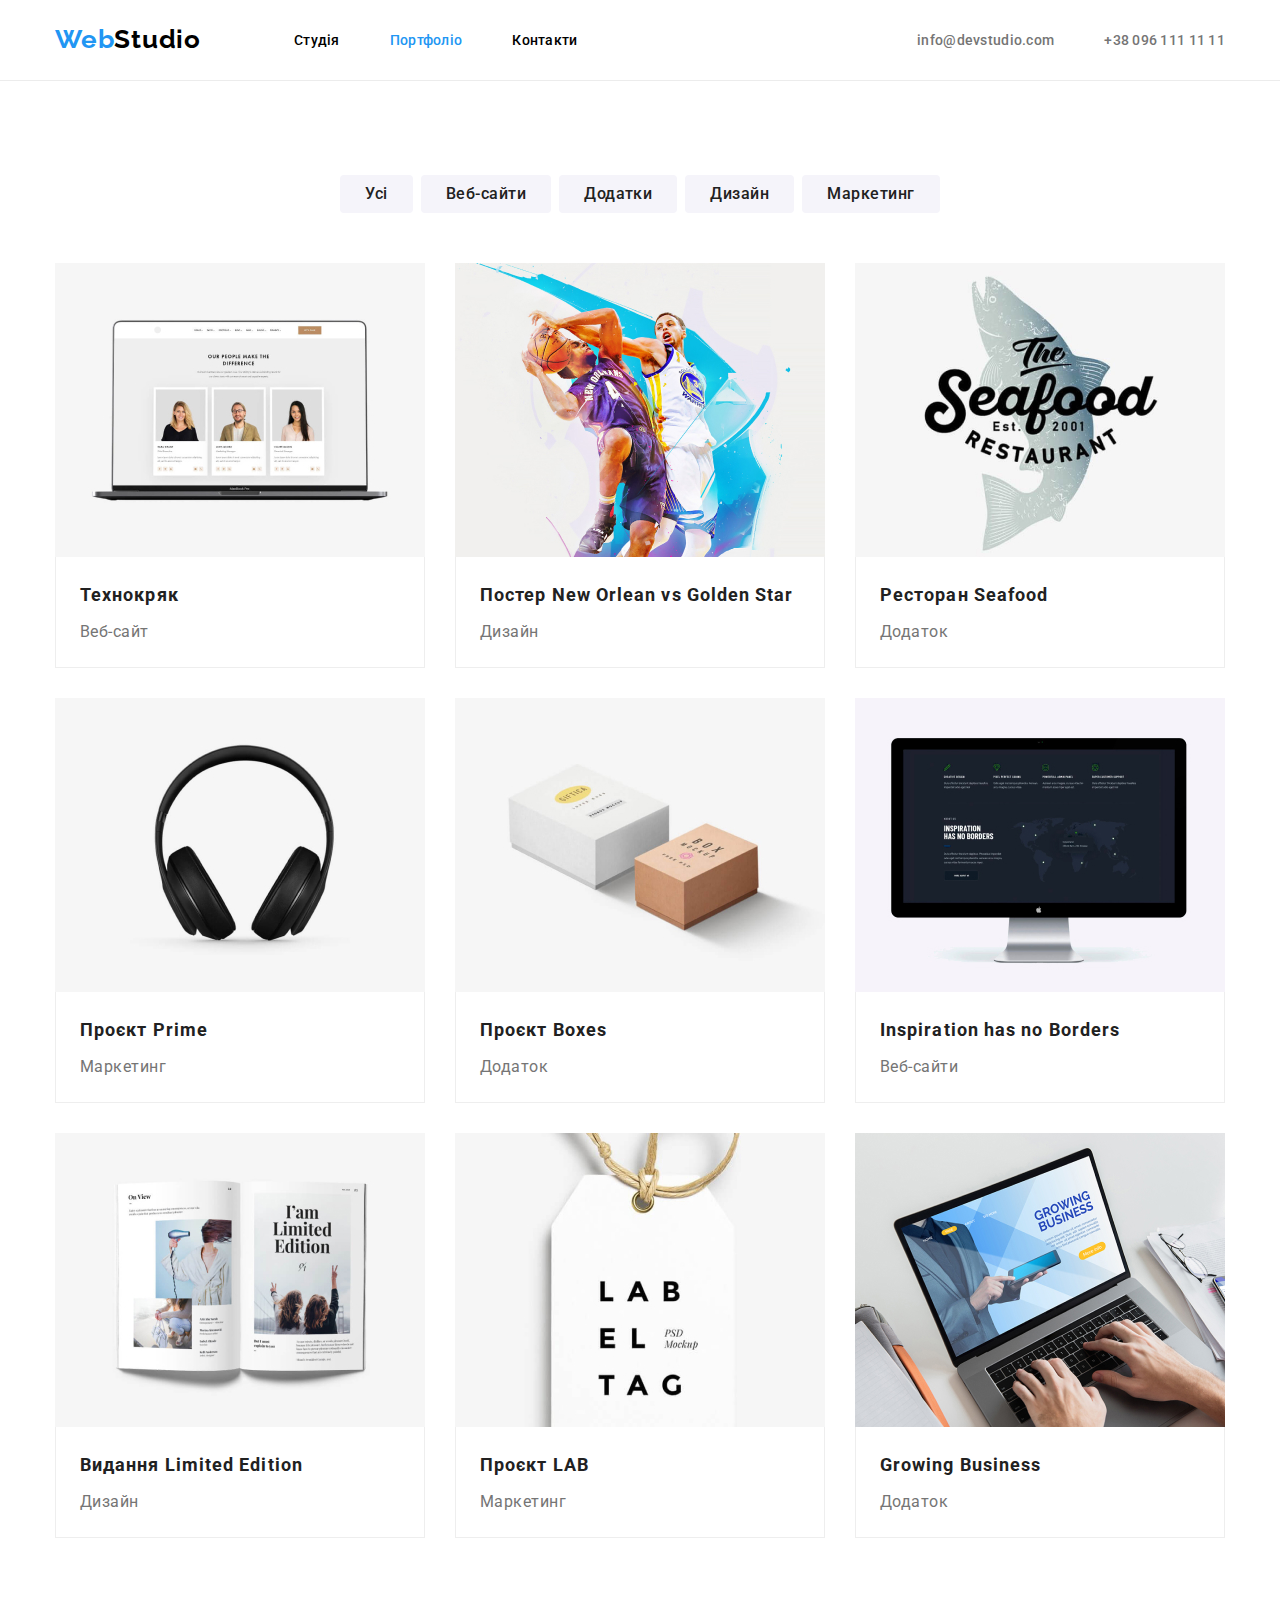
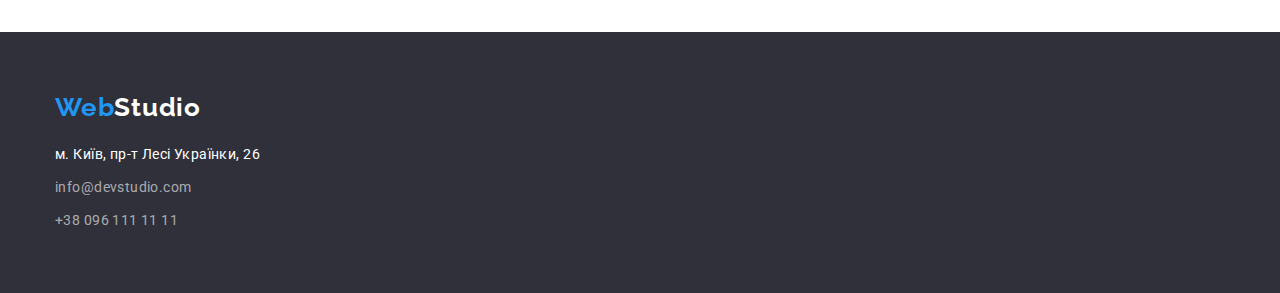
==== commit e403f6d4: "правка li-шок" ====
--- a/portfolio.html
+++ b/portfolio.html
@@ -62,23 +62,23 @@
           <h1 class="filter-heading">Фільтр</h1>
 
           <ul class="filter-buttons">
-            <li>
+            <li class="filter-button">
               <button class="filter-btn" type="button">Усі</button>
             </li>
 
-            <li>
+            <li class="filter-button">
               <button class="filter-btn" type="button">Веб-сайти</button>
             </li>
 
-            <li>
+            <li class="filter-button">
               <button class="filter-btn" type="button">Додатки</button>
             </li>
 
-            <li>
+            <li class="filter-button">
               <button class="filter-btn" type="button">Дизайн</button>
             </li>
 
-            <li>
+            <li >
               <button class="filter-btn" type="button">Маркетинг</button>
             </li>
           </ul>
--- a/css/styles.css
+++ b/css/styles.css
@@ -50,19 +50,16 @@
 
 .posstion {
   display: flex;
+  align-items: center;
 }
 
 .logo {
   font-family: Raleway;
   font-size: 26px;
   font-weight: 700;
-  line-height: 1.383;
-  letter-spacing: 0.03em;
-  text-align: left;
-  text-decoration: none;
-  padding-top: 24px;
-  padding-bottom: 25px;
-  width: 145px;
+  line-height: 1.38;
+  letter-spacing: 0.03em;
+  text-decoration: none;
 }
 
 /*header*/
@@ -82,6 +79,7 @@
 .nav-menu {
   display: flex;
   gap: 50px;
+  align-items: center;
   justify-content: space-between;
 }
 
@@ -113,7 +111,7 @@
 
 .contacts-list {
   list-style: none;
-  padding: 32px 0px;
+  
 }
 
 .contacts-mail {
@@ -121,22 +119,19 @@
   font-weight: 500;
   line-height: 1.172;
   letter-spacing: 0.02em;
-  text-align: left;
   text-decoration: none;
   color: var(--description-color--);
-  
+  padding: 32px 0;
 }
 
 .contacts-fone {
   font-size: 14px;
   font-weight: 500;
-  line-height: 1.172;
+  line-height: 1.17;
   letter-spacing: 0.02em;
-  text-align: left;
   text-decoration: none;
   color: var(--description-color--);
-  
-  
+  padding: 32px 0;
 }
 
 .nav-text:hover,
@@ -155,14 +150,10 @@
   background-color: var(--backgrs-color--);
 }
 
-.posstion-hero {
-  
-}
-
 .header-h1 {
   font-size: 44px;
   font-weight: 900;
-  line-height: 1.3636;
+  line-height: 1.36;
   letter-spacing: 0.06em;
   text-align: center;
   color: var(--main-color--);
@@ -181,14 +172,13 @@
   color: var(--main-color--);
   font-size: 16px;
   font-weight: 700;
-  line-height: 1.875;
+  line-height: 1.87;
   letter-spacing: 0.06em;
   margin: 0 auto;
   border-radius: 4px;
   border: none;
   display: block;
   padding: 10px 32px;
-  /* outline: 2px dashed #36f439; */
 }
 
 .btn,
@@ -212,7 +202,6 @@
   padding: 0;
   display: flex;
   justify-content: space-between;
-  /* outline: 2px dashed #5236f4; */
 }
 
 .features-item {
@@ -222,33 +211,30 @@
 .features-header {
   font-size: 14px;
   font-weight: 700;
-  line-height: 1, 171944;
-  letter-spacing: 0.03em;
-  text-align: left;
+  line-height: 1.17;
+  letter-spacing: 0.03em;
+
   color: var(--header-color--);
   margin-bottom: 10px;
-  /* outline: 2px dashed #5236f4; */
 }
 
 .features-disc {
   color: var(--description-color--);
   font-size: 14px;
-  line-height: 1.714;
-  letter-spacing: 0.03em;
-  text-align: left;
+  line-height: 1.71;
+  letter-spacing: 0.03em;
 }
 
 /* What do we do? */
 .what {
   margin: 0 auto;
-  /* outline: 2px dashed #5236f4; */
 }
 
 .what-header {
   color: var(--header-color--);
   font-size: 36px;
   font-weight: 700;
-  line-height: 1.1719;
+  line-height: 1.17;
   letter-spacing: 0.03em;
   text-align: center;
   margin-bottom: 50px;
@@ -270,7 +256,7 @@
 .teams-header {
   font-size: 36px;
   font-weight: 700;
-  line-height: 1.17194;
+  line-height: 1.17;
   letter-spacing: 0.03em;
   text-align: center;
   color: var(--header-color--);
@@ -292,7 +278,6 @@
   line-height: 1.171;
   letter-spacing: 0.03em;
   text-align: center;
-  margin-top: 30px;
 }
 
 .list-item {
@@ -303,14 +288,18 @@
     0px 1px 1px 0px rgba(0, 0, 0, 0.14), 0px 1px 3px 0px rgba(0, 0, 0, 0.12);
 }
 
+.team-wrapper{
+  padding: 30px 0;
+}
+
 .tech {
   color: var(--description-color--);
   font-size: 16px;
-  line-height: 1.187;
-  letter-spacing: 0.03em;
-  text-align: center;
-  margin: 10px 0px;
-  padding-bottom: 30px;
+  line-height: 1.18;
+  letter-spacing: 0.03em;
+  text-align: center;
+  margin-top: 10px;
+  
 }
 
 .footer {
@@ -325,7 +314,6 @@
   font-weight: 700;
   line-height: 1.192;
   letter-spacing: 0.03em;
-  text-align: left;
   text-decoration: none;
 }
 
@@ -348,18 +336,16 @@
 .addres-com {
   color: var(--main-color--);
   font-size: 14px;
-  line-height: 1.714;
-  letter-spacing: 0.03em;
-  text-align: left;
+  line-height: 1.71;
+  letter-spacing: 0.03em;
   text-decoration: none;
   width: 231px;
 }
 
 .contacts {
   font-size: 14px;
-  line-height: 1.714;
-  letter-spacing: 0.03em;
-  text-align: left;
+  line-height: 1.71;
+  letter-spacing: 0.03em;
   text-decoration: none;
   color: #ffffff99;
 }
@@ -394,18 +380,22 @@
   margin-bottom: 50px;
 }
 
+.filter-button{
+  margin-right: 8px;
+}
+
 .filter-btn {
   background-color: var(--back-color--);
   font-size: 16px;
   font-weight: 500;
-  line-height: 1.625;
+  line-height: 1.62;
   letter-spacing: 0.03em;
   text-align: center;
   color: var(--header-color--);
   border: none;
   border-radius: 4px;
   padding: 6px 25px;
-  margin-left: 8px;
+
 }
 
 .filter-btn:hover,
@@ -425,7 +415,7 @@
   
 }
 
-.img{
+img{
   display: block;
 }
 
@@ -441,22 +431,16 @@
   font-weight: 700;
   line-height: 2;
   letter-spacing: 0.06em;
-  text-align: left;
   color: var(--header-color--);
   
 }
 
 .project-type {
   font-size: 16px;
-  line-height: 1.875;
-  letter-spacing: 0.03em;
-  text-align: left;
+  line-height: 1.87;
+  letter-spacing: 0.03em;
   color: var(--description-color--);
   margin-top: 4px;
-  padding-bottom: 20px;
-}
-
-
-.project-position {
-  margin-bottom: 30px;
-}
+  
+}
+
